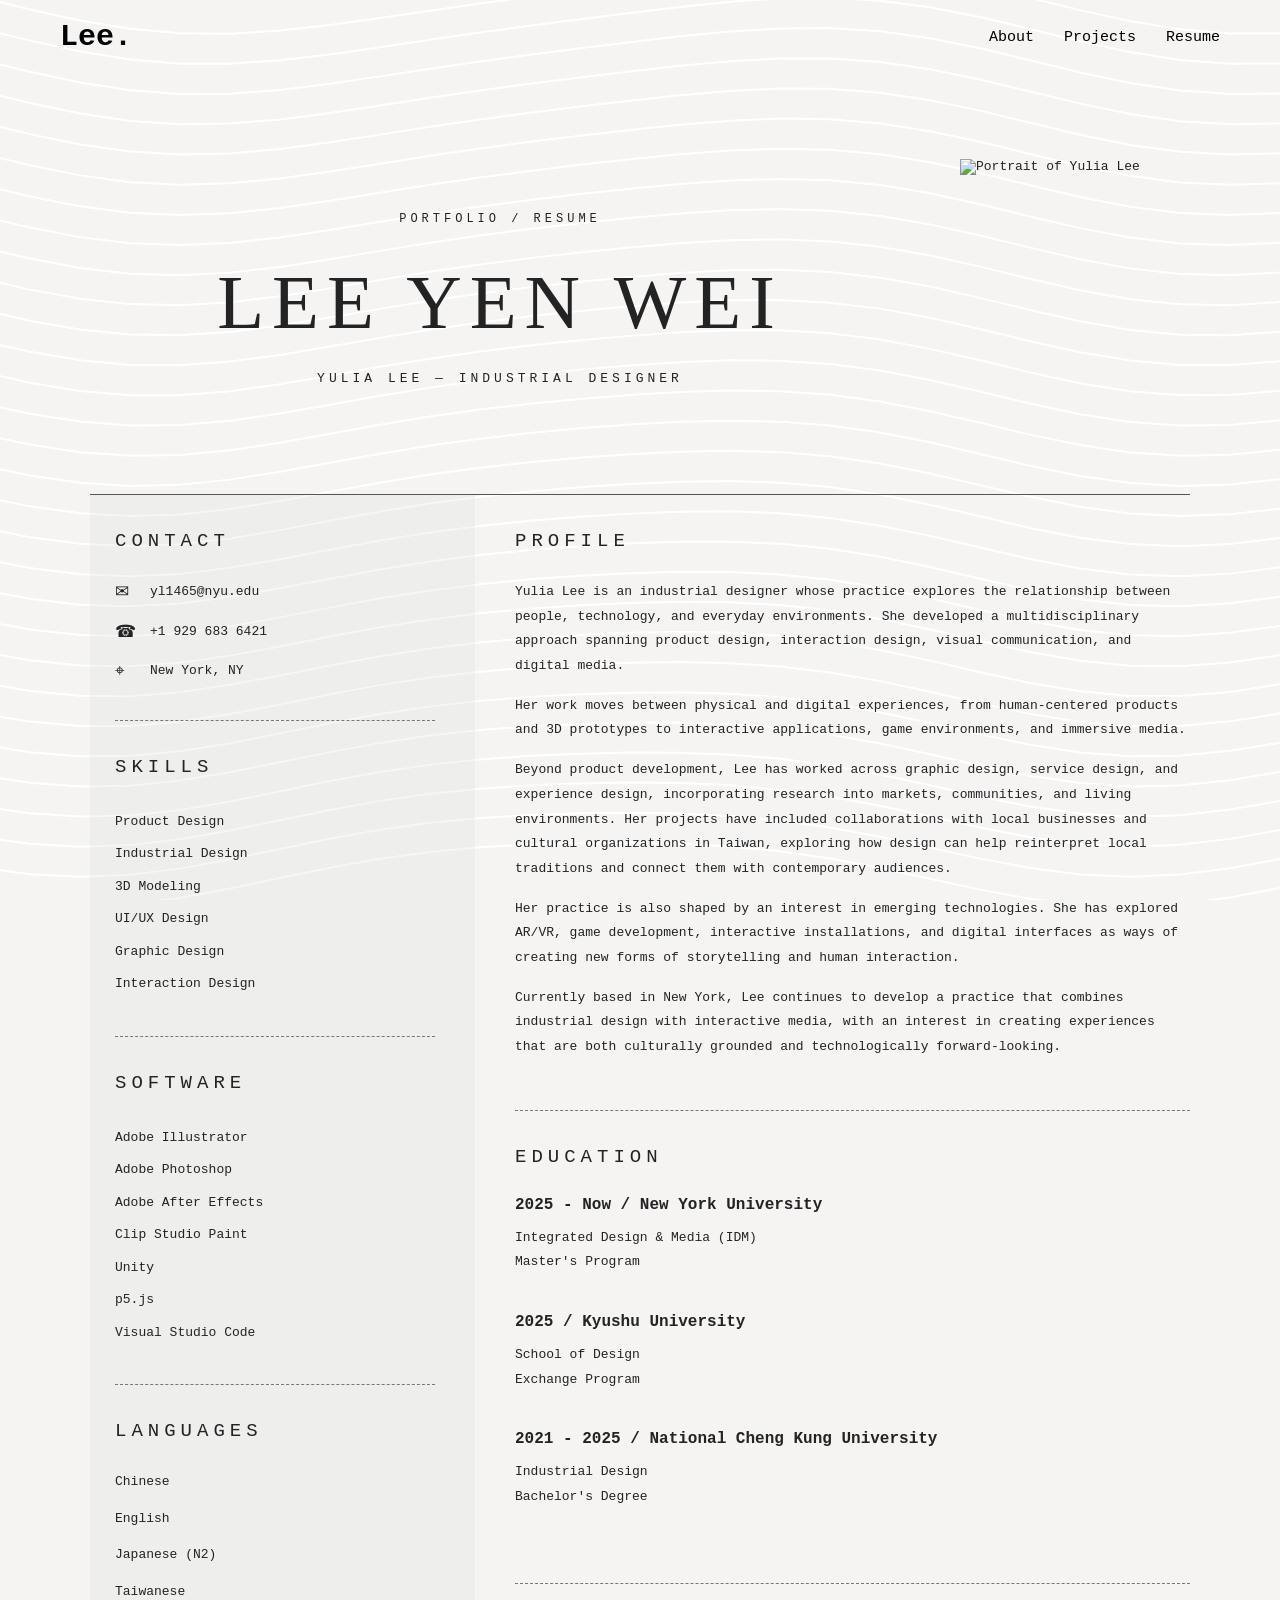
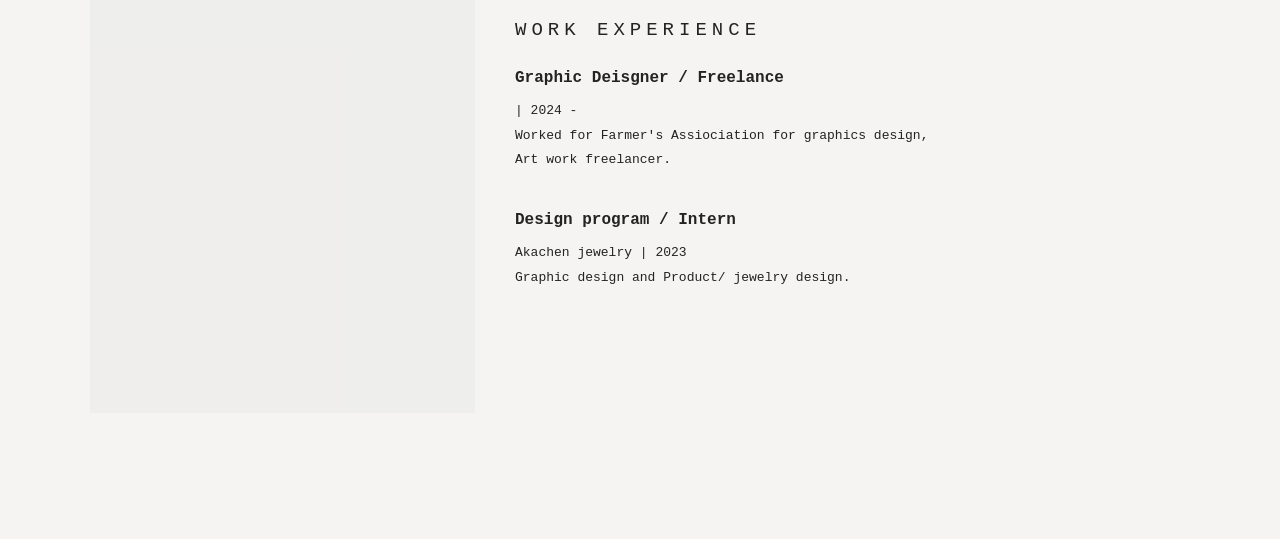
==== Resume.html @ 715726b8 "Add files via upload" ====
<!DOCTYPE html>
<html lang="en">

<head>
    <meta charset="UTF-8">
    <meta name="viewport" content="width=device-width, initial-scale=1.0">

    <title>Lee. — Resume</title>

    <link rel="icon" type="image/png" href="images/icon.png">
    <link rel="stylesheet" href="Resume.css">
</head>

<body>

    <!-- GENERATIVE THREAD BACKGROUND -->
    <canvas id="thread-background"></canvas>

    <!-- NAVIGATION -->
    <nav>
        <h1><a href="index.html">Lee.</a></h1>

        <div class="links">
            <a href="About.html">About</a>
            <a href="Projects.html">Projects</a>
            <a href="Resume.html">Resume</a>
        </div>
    </nav>

    <main class="resume-page">

        <!-- HEADER: NAME AND ORIGINAL PORTRAIT -->
        <header class="resume-header">

            <div class="resume-identity">
                <p class="header-label">PORTFOLIO / RESUME</p>

                <h1>LEE YEN WEI</h1>

                <p class="resume-subtitle">
                    YULIA LEE — INDUSTRIAL DESIGNER
                </p>
            </div>

            <div class="header-portrait">
                <img
                    src="images/protrait.jpg"
                    alt="Portrait of Yulia Lee"
                >
            </div>

        </header>

        <!-- TWO-COLUMN RESUME -->
        <div class="resume-layout">

            <!-- LEFT SIDEBAR -->
            <aside class="resume-sidebar">

                <section class="resume-section">
                    <h2>CONTACT</h2>

                    <div class="contact-list">
                        <p>
                            <span class="contact-icon">✉</span>
                            <a href="mailto:longlight1998@gmail.com">
                                yl1465@nyu.edu
                            </a>
                        </p>

                        <p>
                            <span class="contact-icon">☎</span>
                            +1 929 683 6421
                        </p>

                        <p>
                            <span class="contact-icon">⌖</span>
                            New York, NY
                        </p>
                    </div>
                </section>

                <section class="resume-section">
                    <h2>SKILLS</h2>

                    <ul class="plain-list">
                        <li>Product Design</li>
                        <li>Industrial Design</li>
                        <li>3D Modeling</li>
                        <li>UI/UX Design</li>
                        <li>Graphic Design</li>
                        <li>Interaction Design</li>
                    </ul>
                </section>

                <section class="resume-section">
                    <h2>SOFTWARE</h2>

                    <ul class="plain-list">
                        <li>Adobe Illustrator</li>
                        <li>Adobe Photoshop</li>
                        <li>Adobe After Effects</li>
                        <li>Clip Studio Paint</li>
                        <li>Unity</li>
                        <li>p5.js</li>
                        <li>Visual Studio Code</li>
                    </ul>
                </section>

                <section class="resume-section">
                    <h2>LANGUAGES</h2>

                    <div class="language-list">
                        <p>Chinese</p>
                        <p>English</p>
                        <p>Japanese (N2)</p>
                        <p>Taiwanese</p>
                    </div>
                </section>

            </aside>

            <!-- RIGHT CONTENT -->
            
<!-- RIGHT CONTENT -->
<div class="resume-main">

    <!-- PROFILE -->
    <section class="resume-section">
        <h2>PROFILE</h2>

        <p>
                        Yulia Lee is an industrial designer whose
                        practice explores the relationship between
                        people, technology, and everyday environments.
                        She developed a multidisciplinary approach
                        spanning product design, interaction design,
                        visual communication, and digital media.
                    </p>

                    <p>
                        Her work moves between physical and digital
                        experiences, from human-centered products
                        and 3D prototypes to interactive applications,
                        game environments, and immersive media.
                    </p>

                    <p>
                        Beyond product development, Lee has worked
                        across graphic design, service design, and
                        experience design, incorporating research
                        into markets, communities, and living
                        environments. Her projects have included
                        collaborations with local businesses and
                        cultural organizations in Taiwan, exploring
                        how design can help reinterpret local
                        traditions and connect them with contemporary
                        audiences.
                    </p>

                    <p>
                        Her practice is also shaped by an interest
                        in emerging technologies. She has explored
                        AR/VR, game development, interactive
                        installations, and digital interfaces
                        as ways of creating new forms of storytelling
                        and human interaction.
                    </p>

                    <p>
                        Currently based in New York, Lee continues
                        to develop a practice that combines industrial
                        design with interactive media, with an interest
                        in creating experiences that are both
                        culturally grounded and technologically
                        forward-looking.
                    </p>
    </section>


    <!-- EDUCATION -->
    <section class="resume-section">
        <h2>EDUCATION</h2>

        <div class="experience-item">
            <h3>2025 - Now / New York University</h3>
            <p>Integrated Design & Media (IDM)</p>
            <p>Master's Program</p>
        </div>

        <div class="experience-item">
            <h3>2025 / Kyushu University</h3>
            <p>School of Design</p>
            <p>Exchange Program</p>
        </div>

        <div class="experience-item">
            <h3>2021 - 2025 / National Cheng Kung University</h3>
            <p>Industrial Design</p>
            <p>Bachelor's Degree</p>
        </div>
    </section>


    <!-- WORK EXPERIENCE -->
    <section class="resume-section">
        <h2>WORK EXPERIENCE</h2>

        <!-- Add your first experience here -->
        <div class="experience-item">
            <h3>Graphic Deisgner / Freelance</h3>
            <p>| 2024 - </p>

            <p>
                Worked for Farmer's Assiociation for graphics design,<br>
                Art work freelancer.
            </p>
        </div>

        <!-- Add another experience here -->
        <div class="experience-item">
            <h3>Design program / Intern</h3>
            <p>Akachen jewelry | 2023</p>

            <p>
                Graphic design and Product/ jewelry design.
            </p>
        </div>

    </section>

</div>


    </main>

    <!-- EXISTING STAR CURSOR -->
    <script src="cursor.js"></script>

    <!-- GENERATIVE THREAD BACKGROUND -->
    <script src="threads.js"></script>

</body>
</html>
---- Resume.css ----
/* =====================================
   GENERAL
===================================== */

* {
    box-sizing: border-box;
}

html {
    scroll-behavior: smooth;
}

body {
    margin: 0;
    padding: 0;

    background: rgb(245, 244, 243);
    color: rgb(35, 35, 35);

    font-family: monospace;

    position: relative;
    isolation: isolate;
}

a {
    color: inherit;
    text-decoration: none;
}


/* =====================================
   NAVIGATION
===================================== */

nav {
    display: flex;
    justify-content: space-between;
    align-items: center;

    padding: 20px 60px;
    font-size: 15px;

    position: relative;
    z-index: 100;
}

nav h1 {
    margin: 0;
    font-size: 2em;
}

.links {
    display: flex;
    gap: 30px;
}

nav a {
    color: black;
    text-decoration: none;
}


/* =====================================
   MAIN RESUME PAGE
===================================== */

.resume-page {
    width: min(1100px, 88%);
    margin: 50px auto 120px;

    position: relative;
    z-index: 1;
}


/* =====================================
   HEADER: NAME AND PORTRAIT
===================================== */

.resume-header {
    display: grid;

    grid-template-columns:
        minmax(0, 1fr) 230px;

    align-items: center;
    gap: 50px;

    padding: 35px 0 55px;

    border-bottom: 1px solid #555;
}

.resume-identity {
    text-align: center;
}

.header-label {
    font-size: 12px;
    letter-spacing: 4px;
    margin: 0 0 35px;
}

.resume-identity h1 {
    font-family: "Goudy Old Style", Georgia, serif;

    font-size: clamp(40px, 6vw, 80px);
    font-weight: 500;

    letter-spacing: 8px;
    line-height: 1.1;

    margin: 0;
}

.resume-subtitle {
    font-size: 13px;
    letter-spacing: 4px;

    margin: 25px 0 0;
}

.header-portrait {
    width: 100%;
}

.header-portrait img {
    display: block;

    width: 100%;
    height: 280px;

    object-fit: cover;
}


/* =====================================
   TWO-COLUMN LAYOUT
===================================== */

.resume-layout {
    display: grid;

    grid-template-columns:
        minmax(0, 35%) minmax(0, 65%);

    align-items: stretch;
}


/* =====================================
   LEFT SIDEBAR
===================================== */

.resume-sidebar {
    background: rgba(220, 220, 220, 0.25);

    padding: 35px 40px 50px 25px;

    min-width: 0;
}


/* =====================================
   RIGHT CONTENT
===================================== */

.resume-main {
    padding: 35px 0 50px 40px;

    min-width: 0;
}


/* =====================================
   SHARED SECTION STYLING
===================================== */

.resume-section {
    padding-bottom: 35px;
    margin-bottom: 35px;

    border-bottom: 1px dashed #777;
}

.resume-section:last-child {
    border-bottom: none;
    margin-bottom: 0;
}

.resume-section h2 {
    font-family: monospace;

    font-size: 19px;
    font-weight: normal;

    letter-spacing: 5px;

    margin: 0 0 28px;
}

.resume-section p {
    font-size: 13px;
    line-height: 1.9;

    margin: 0 0 15px;

    overflow-wrap: anywhere;
}


/* =====================================
   CONTACT
===================================== */

.contact-list {
    display: flex;
    flex-direction: column;
    gap: 14px;
}

.contact-list p {
    display: flex;
    align-items: flex-start;

    gap: 15px;
    margin: 0;
}

.contact-icon {
    display: inline-block;

    width: 20px;
    flex-shrink: 0;

    font-size: 17px;
    line-height: 1.5;
}


/* =====================================
   SKILLS AND SOFTWARE
===================================== */

.plain-list {
    list-style: none;

    margin: 0;
    padding: 0;
}

.plain-list li {
    font-size: 13px;
    line-height: 2.5;
}


/* =====================================
   LANGUAGES
===================================== */

.language-list p {
    font-size: 13px;
    margin: 0 0 12px;
}


/* =====================================
   AREAS OF PRACTICE
===================================== */

.experience-item {
    margin-bottom: 38px;
}

.experience-item h3 {
    font-size: 16px;
    font-weight: bold;

    margin: 0 0 12px;
}

.experience-item p {
    font-size: 13px;
    line-height: 1.9;

    margin: 0;
}


/* =====================================
   GENERATIVE THREAD BACKGROUND
===================================== */

#thread-background {
    position: fixed;
    inset: 0;

    width: 100vw;
    height: 100vh;

    z-index: 0;
    pointer-events: none;

    display: block;
}


/* =====================================
   STAR CURSOR
===================================== */

@media (pointer: fine) {

    html,
    body,
    body * {
        cursor: none !important;
    }

    #star-cursor-canvas {
        position: fixed;
        inset: 0;

        width: 100vw;
        height: 100vh;

        z-index: 999999;
        pointer-events: none;
    }
}


/* =====================================
   TABLET
===================================== */

@media (max-width: 900px) {

    nav {
        padding: 20px 35px;
    }

    .resume-page {
        width: 90%;
        margin-top: 35px;
    }

    .resume-header {
        grid-template-columns:
            minmax(0, 1fr) 180px;

        gap: 25px;
    }

    .header-portrait img {
        height: 230px;
    }

    .resume-sidebar {
        padding: 30px 25px 40px 15px;
    }

    .resume-main {
        padding: 30px 0 40px 25px;
    }
}


/* =====================================
   MOBILE
===================================== */

@media (max-width: 700px) {

    nav {
        padding: 20px;
    }

    .links {
        gap: 12px;
        font-size: 12px;
    }

    .resume-page {
        width: 90%;
        margin: 25px auto 70px;
    }

    .resume-header {
        grid-template-columns: 1fr;

        gap: 30px;
        padding: 20px 0 40px;
    }

    .resume-identity h1 {
        font-size: clamp(36px, 9vw, 60px);
        letter-spacing: 3px;
    }

    .resume-subtitle {
        font-size: 11px;
        letter-spacing: 2px;
    }

    .header-portrait {
        width: 65%;
        max-width: 260px;

        margin: 0 auto;
    }

    .header-portrait img {
        height: auto;
    }

    .resume-layout {
        grid-template-columns: 1fr;
    }

    .resume-sidebar {
        padding: 30px 25px;
    }

    .resume-main {
        padding: 40px 5px;
    }

    .resume-section h2 {
        font-size: 17px;
        letter-spacing: 4px;
    }
}
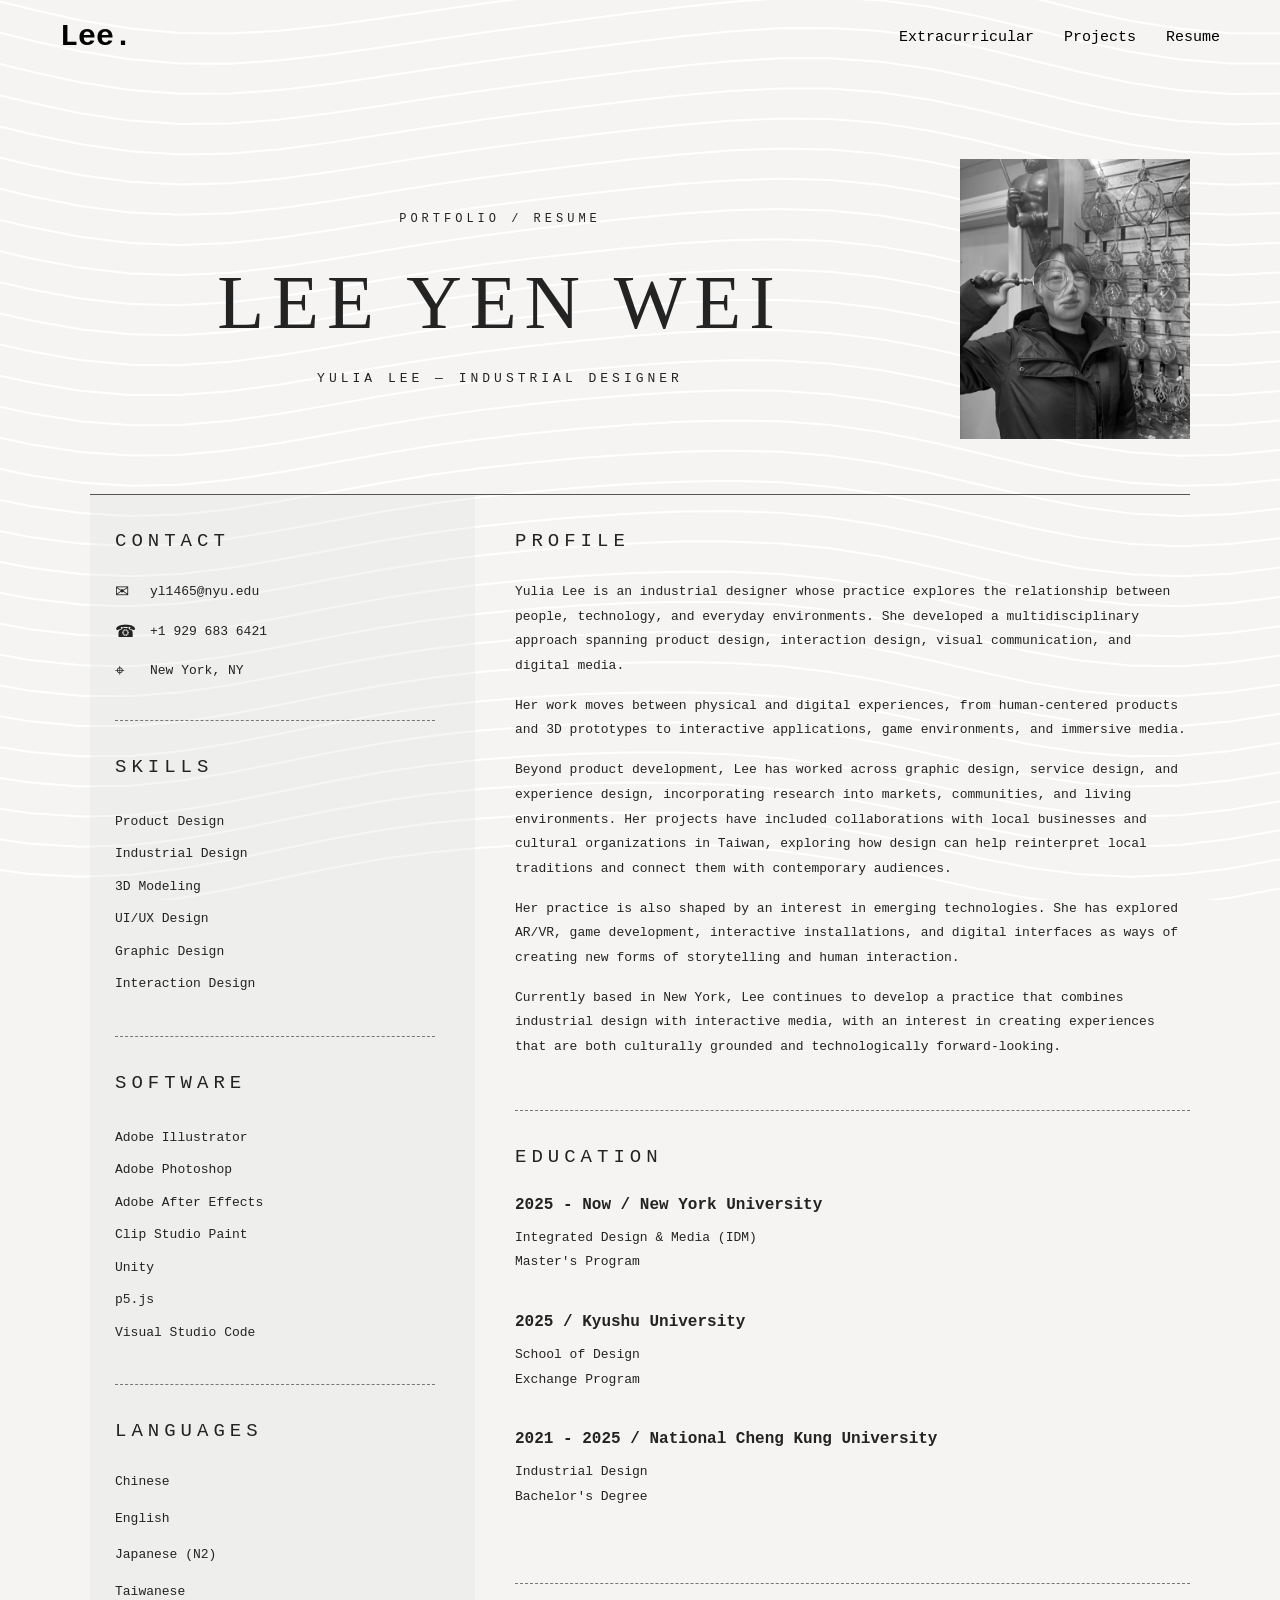
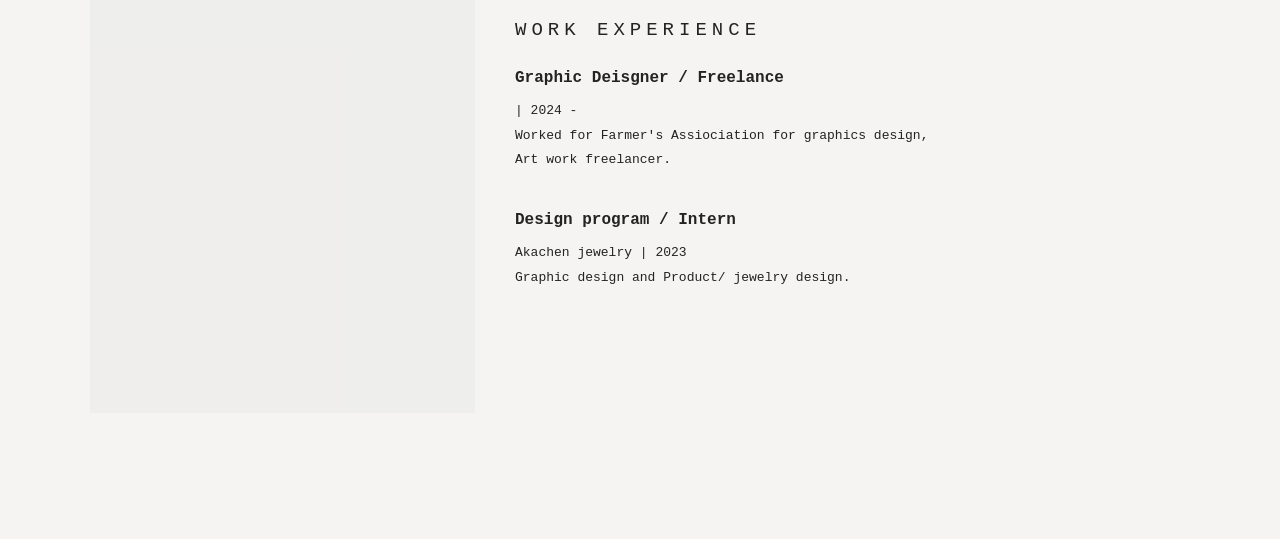
==== commit 864d4652: "Update Resume.html" ====
--- a/Resume.html
+++ b/Resume.html
@@ -22,7 +22,7 @@
         <h1><a href="index.html">Lee.</a></h1>
 
         <div class="links">
-            <a href="About.html">About</a>
+            <a href="About.html">Extracurricular</a>
             <a href="Projects.html">Projects</a>
             <a href="Resume.html">Resume</a>
         </div>
